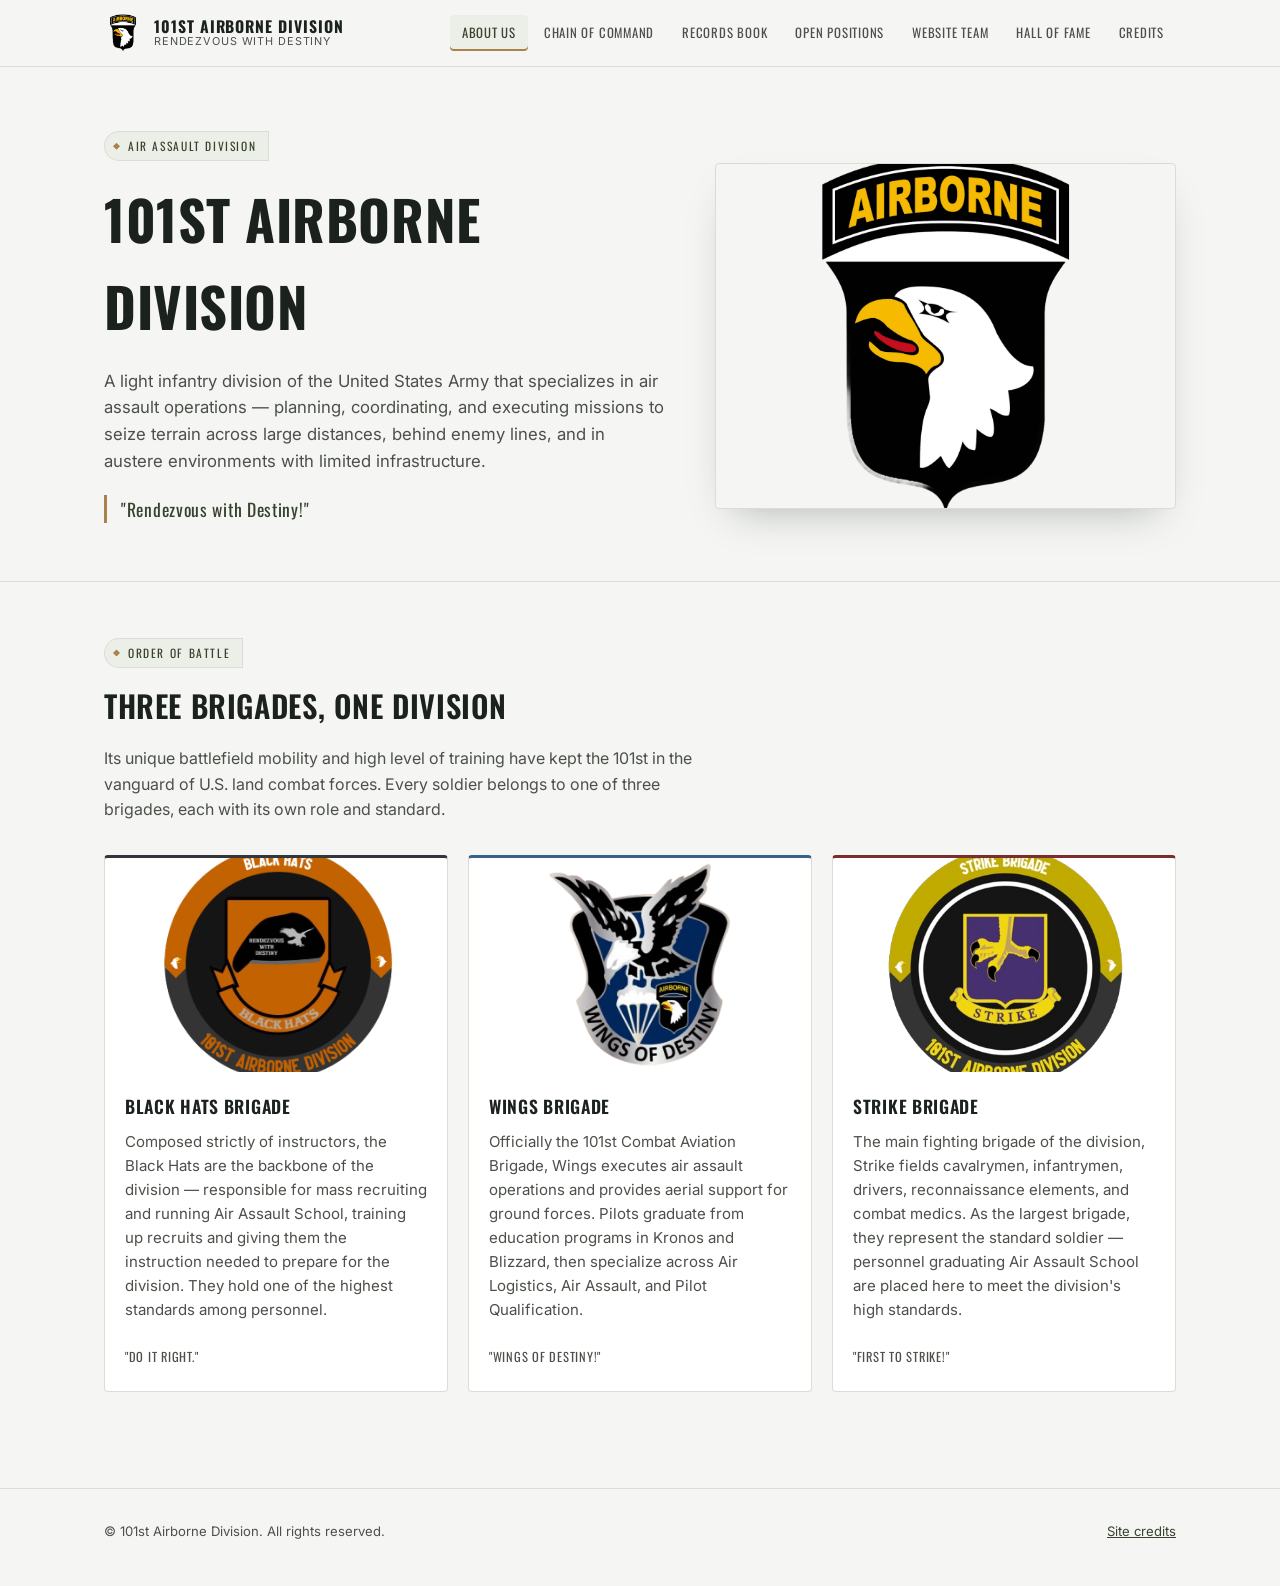
==== index.html @ 45d6a577 "first commit" ====
<!doctype html>
<html lang="en">
  <head>
    <meta charset="UTF-8" />
    <meta name="viewport" content="width=device-width, initial-scale=1" />
    <title>101st Airborne Division — About Us</title>
    <meta
      name="description"
      content="The 101st Airborne Division is a light infantry division specializing in air assault operations. Rendezvous with Destiny."
    />
    <link rel="stylesheet" href="styles.css" />
  </head>
  <body>
    <header class="site-header">
      <div class="nav-row">
        <a class="brand" href="index.html">
          <img src="101stLogo.png" alt="101st Airborne Division crest" />
          <span class="brand-text">
            <span class="unit">101st Airborne Division</span>
            <span class="motto">Rendezvous with Destiny</span>
          </span>
        </a>
        <button class="nav-toggle" aria-label="Toggle navigation">
          <span></span><span></span><span></span>
        </button>
        <nav class="primary">
          <a href="index.html" class="active">About Us</a>
          <a href="chain-of-command.html">Chain of Command</a>
          <a href="records-book.html">Records Book</a>
          <a href="open-positions.html">Open Positions</a>
          <a href="website-team-application.html">Website Team</a>
          <a href="hall-of-fame.html">Hall of Fame</a>
          <a href="credits.html">Credits</a>
        </nav>
      </div>
    </header>

    <section class="hero">
      <div class="wrap hero-grid">
        <div>
          <span class="tag">Air Assault Division</span>
          <h1>101st Airborne Division</h1>
          <p class="lede">
            A light infantry division of the United States Army that specializes
            in air assault operations — planning, coordinating, and executing
            missions to seize terrain across large distances, behind enemy
            lines, and in austere environments with limited infrastructure.
          </p>
          <p class="quote-line">"Rendezvous with Destiny!"</p>
        </div>
        <div class="hero-img">
          <img src="101stLogo.png" alt="101st Airborne Division insignia" />
        </div>
      </div>
    </section>

    <section class="block">
      <div class="wrap">
        <div class="section-head">
          <span class="tag">Order of Battle</span>
          <h2>Three Brigades, One Division</h2>
          <p>
            Its unique battlefield mobility and high level of training have kept
            the 101st in the vanguard of U.S. land combat forces. Every soldier
            belongs to one of three brigades, each with its own role and
            standard.
          </p>
        </div>

        <div class="brigade-grid">
          <div class="brigade-card blackhats">
            <img src="BHLogo.png" alt="Black Hats Brigade" />
            <div class="body">
              <h3>Black Hats Brigade</h3>
              <p>
                Composed strictly of instructors, the Black Hats are the
                backbone of the division — responsible for mass recruiting and
                running Air Assault School, training up recruits and giving them
                the instruction needed to prepare for the division. They hold
                one of the highest standards among personnel.
              </p>
              <span class="motto">"Do It Right."</span>
            </div>
          </div>

          <div class="brigade-card wings">
            <img src="WingsLogo.png" />
            <div class="body">
              <h3>Wings Brigade</h3>
              <p>
                Officially the 101st Combat Aviation Brigade, Wings executes air
                assault operations and provides aerial support for ground
                forces. Pilots graduate from education programs in Kronos and
                Blizzard, then specialize across Air Logistics, Air Assault, and
                Pilot Qualification.
              </p>
              <span class="motto">"Wings of Destiny!"</span>
            </div>
          </div>

          <div class="brigade-card strike">
            <img src="StrikeLogo.png" alt="Strike Brigade" />
            <div class="body">
              <h3>Strike Brigade</h3>
              <p>
                The main fighting brigade of the division, Strike fields
                cavalrymen, infantrymen, drivers, reconnaissance elements, and
                combat medics. As the largest brigade, they represent the
                standard soldier — personnel graduating Air Assault School are
                placed here to meet the division's high standards.
              </p>
              <span class="motto">"First to Strike!"</span>
            </div>
          </div>
        </div>
      </div>
    </section>

    <footer class="site-footer">
      <div class="wrap">
        <p>&copy; 101st Airborne Division. All rights reserved.</p>
        <p><a href="credits.html">Site credits</a></p>
      </div>
    </footer>

    <script src="script.js"></script>
  </body>
</html>
---- styles.css ----
/* ===========================================================
   101st Airborne Division — shared stylesheet
   Tokens
   Color:  --bg #F5F6F3 (paper), --ink #1B211D (near-black green-grey),
           --olive #4B5A3E (division), --gold #A9834B (rank/insignia),
           --steel #35618C (Wings), --crimson #7A2E2E (Strike), --slate #33363A (Black Hats)
   Type:   Display = Oswald (condensed, signage), Body = Inter
   Signature: the "service tag" — a rounded chevron-tab used as eyebrow/badge/divider
=========================================================== */

@import url('https://fonts.googleapis.com/css2?family=Oswald:wght@400;500;600;700&family=Inter:wght@400;500;600;700&display=swap');

:root{
  --bg: #F5F6F3;
  --bg-alt: #ECEEE8;
  --ink: #1B211D;
  --ink-soft: #4B5049;
  --line: #DBDDD4;
  --olive: #4B5A3E;
  --olive-dark: #37432E;
  --gold: #A9834B;
  --steel: #35618C;
  --crimson: #7A2E2E;
  --slate: #33363A;
  --paper-card: #FFFFFF;
  --radius: 4px;
  --max: 1120px;
}

*{ box-sizing: border-box; }
html{ scroll-behavior: smooth; }
body{
  margin:0;
  background: var(--bg);
  color: var(--ink);
  font-family: 'Inter', system-ui, sans-serif;
  font-size: 16px;
  line-height: 1.6;
  -webkit-font-smoothing: antialiased;
}
h1,h2,h3,h4{
  font-family: 'Oswald', 'Inter', sans-serif;
  font-weight: 600;
  text-transform: uppercase;
  letter-spacing: 0.02em;
  margin: 0 0 0.5em;
  color: var(--ink);
}
h1{ font-size: clamp(2.1rem, 5vw, 3.4rem); font-weight: 700; letter-spacing: 0.01em; }
h2{ font-size: clamp(1.4rem, 3vw, 1.9rem); }
h3{ font-size: 1.1rem; letter-spacing: 0.04em; }
p{ margin: 0 0 1em; color: var(--ink-soft); }
a{ color: var(--olive-dark); }
img{ max-width: 100%; display:block; }
:focus-visible{ outline: 2px solid var(--gold); outline-offset: 3px; }

.wrap{ max-width: var(--max); margin: 0 auto; padding: 0 24px; }

/* ---------- Header / Nav ---------- */
.site-header{
  position: sticky; top:0; z-index: 50;
  background: rgba(245,246,243,0.92);
  backdrop-filter: blur(6px);
  border-bottom: 1px solid var(--line);
}
.nav-row{
  display:flex; align-items:center; justify-content: space-between;
  padding: 14px 24px;
  max-width: var(--max); margin: 0 auto;
}
.brand{
  display:flex; align-items:center; gap:12px;
  text-decoration:none; color: var(--ink);
}
.brand img{ width:38px; height:38px; border-radius: 3px; object-fit:cover; }
.brand-text{ display:flex; flex-direction:column; line-height:1.1; }
.brand-text .unit{ font-family:'Oswald',sans-serif; font-weight:700; font-size:0.98rem; letter-spacing:0.06em; text-transform:uppercase; }
.brand-text .motto{ font-size:0.68rem; color: var(--ink-soft); letter-spacing:0.08em; text-transform:uppercase; }

nav.primary{ display:flex; gap: 4px; flex-wrap:wrap; }
nav.primary a{
  text-decoration:none;
  color: var(--ink-soft);
  font-family:'Oswald',sans-serif;
  font-size: 0.8rem;
  letter-spacing: 0.06em;
  text-transform: uppercase;
  padding: 8px 12px;
  border-radius: var(--radius);
  transition: background 0.15s, color 0.15s;
}
nav.primary a:hover{ background: var(--bg-alt); color: var(--ink); }
nav.primary a.active{ color: var(--olive-dark); background: var(--bg-alt); box-shadow: inset 0 -2px 0 var(--gold); }

.nav-toggle{ display:none; background:none; border:1px solid var(--line); border-radius: var(--radius); padding:8px 10px; cursor:pointer; }
.nav-toggle span{ display:block; width:20px; height:2px; background: var(--ink); margin:4px 0; }

@media (max-width: 860px){
  nav.primary{
    display:none;
    position:absolute; top:100%; left:0; right:0;
    background: var(--bg); border-bottom:1px solid var(--line);
    flex-direction:column; padding: 8px 24px 16px;
  }
  nav.primary.open{ display:flex; }
  .nav-toggle{ display:block; }
}

/* ---------- Service Tag (signature element) ---------- */
.tag{
  display:inline-flex; align-items:center; gap:8px;
  font-family:'Oswald',sans-serif;
  font-size: 0.72rem;
  letter-spacing: 0.14em;
  text-transform: uppercase;
  color: var(--olive-dark);
  background: var(--bg-alt);
  border: 1px solid var(--line);
  padding: 5px 12px 5px 8px;
  border-radius: 999px 4px 4px 999px;
  margin-bottom: 14px;
}
.tag::before{
  content:"";
  width:7px; height:7px;
  background: var(--gold);
  clip-path: polygon(50% 0%, 100% 50%, 50% 100%, 0% 50%);
  flex: none;
}
.tag.steel{ color: var(--steel); }
.tag.crimson{ color: var(--crimson); }
.tag.slate{ color: var(--slate); }

/* chevron divider */
.chevrons{ display:flex; gap:6px; margin: 28px 0; align-items:center; }
.chevrons span{
  width: 14px; height:14px;
  border-top: 2px solid var(--gold);
  border-right: 2px solid var(--gold);
  transform: rotate(45deg);
  opacity: 0.85;
}
.chevrons span:nth-child(2){ opacity:0.55; }
.chevrons span:nth-child(3){ opacity:0.3; }
.chevrons.center{ justify-content:center; }

/* ---------- Hero ---------- */
.hero{
  padding: 64px 0 40px;
  border-bottom: 1px solid var(--line);
}
.hero-grid{
  display:grid; grid-template-columns: 1.1fr 0.9fr; gap: 48px; align-items:center;
}
.hero h1{ margin-bottom: 18px; }
.hero p.lede{ font-size: 1.05rem; max-width: 52ch; }
.hero-img{
  border-radius: var(--radius);
  overflow:hidden;
  border: 1px solid var(--line);
  box-shadow: 0 18px 40px -20px rgba(27,33,29,0.35);
  aspect-ratio: 4/3;
}
.hero-img img{ width:100%; height:100%; object-fit:cover; }
.quote-line{
  font-family:'Oswald',sans-serif;
  font-style: normal;
  font-size: 1.1rem;
  letter-spacing: 0.04em;
  color: var(--olive-dark);
  border-left: 3px solid var(--gold);
  padding-left: 14px;
  margin-top: 20px;
}
@media (max-width: 860px){
  .hero-grid{ grid-template-columns: 1fr; }
}

/* ---------- Section shell ---------- */
section.block{ padding: 56px 0; }
section.block.alt{ background: var(--bg-alt); }
section.block .section-head{ max-width: 62ch; margin-bottom: 32px; }

/* ---------- Brigade cards ---------- */
.brigade-grid{
  display:grid; grid-template-columns: repeat(3, 1fr); gap: 20px;
}
@media (max-width: 900px){ .brigade-grid{ grid-template-columns: 1fr; } }

.brigade-card{
  background: var(--paper-card);
  border: 1px solid var(--line);
  border-radius: var(--radius);
  overflow:hidden;
  display:flex; flex-direction:column;
  border-top: 3px solid var(--olive);
}
.brigade-card.wings{ border-top-color: var(--steel); }
.brigade-card.strike{ border-top-color: var(--crimson); }
.brigade-card.blackhats{ border-top-color: var(--slate); }
.brigade-card img{ aspect-ratio: 16/10; object-fit:cover; }
.brigade-card .body{ padding: 20px 20px 24px; flex:1; display:flex; flex-direction:column; }
.brigade-card h3{ margin-bottom: 10px; }
.brigade-card p{ font-size: 0.94rem; flex:1; }
.brigade-card .motto{
  font-family:'Oswald',sans-serif; text-transform:uppercase; letter-spacing:0.06em;
  font-size: 0.78rem; color: var(--ink-soft); margin-top: 10px;
}

/* ---------- Command roster ---------- */
.roster-group{ margin-bottom: 42px; }
.roster-group h2{ margin-bottom: 4px; }
.roster-group .desc{ max-width: 68ch; margin-bottom: 22px; font-size: 0.94rem; }
.roster-grid{
  display:grid; grid-template-columns: repeat(auto-fit, minmax(220px, 1fr)); gap: 16px;
}
.roster-card{
  background: var(--paper-card);
  border: 1px solid var(--line);
  border-radius: var(--radius);
  padding: 16px;
  display:flex; gap:14px; align-items:center;
  border-left: 3px solid var(--olive);
}
.roster-group.wings .roster-card{ border-left-color: var(--steel); }
.roster-group.strike .roster-card{ border-left-color: var(--crimson); }
.roster-group.blackhats .roster-card{ border-left-color: var(--slate); }
.roster-card img{ width:48px; height:48px; border-radius:50%; object-fit:cover; flex:none; }
.roster-card .role{ font-size: 0.68rem; letter-spacing: 0.08em; text-transform:uppercase; color: var(--ink-soft); font-family:'Oswald',sans-serif; }
.roster-card .name{ font-weight:600; font-size: 0.98rem; }

/* ---------- Records ---------- */
.record-list{ display:flex; flex-direction:column; gap: 18px; }
.record-card{
  background: var(--paper-card);
  border: 1px solid var(--line);
  border-radius: var(--radius);
  padding: 22px 24px;
  display:grid; grid-template-columns: 120px 1fr; gap: 22px; align-items:center;
}
.record-card .stat{
  font-family:'Oswald',sans-serif; font-weight:700; font-size: 2.4rem; color: var(--olive-dark);
  line-height:1;
}
.record-card .stat small{ display:block; font-family:'Inter',sans-serif; font-weight:500; font-size:0.62rem; letter-spacing:0.08em; text-transform:uppercase; color: var(--ink-soft); margin-top:4px; }
.record-card h3{ margin-bottom:6px; }
.record-card p{ margin:0; font-size:0.92rem; }
@media (max-width:640px){
  .record-card{ grid-template-columns: 1fr; }
  .record-card .stat{ font-size: 1.8rem; }
}

/* ---------- Open positions ---------- */
.position-card{
  background: var(--paper-card);
  border: 1px solid var(--line);
  border-radius: var(--radius);
  padding: 24px;
  margin-bottom: 20px;
}
.position-head{ display:flex; flex-wrap:wrap; gap:10px 18px; align-items:baseline; justify-content:space-between; margin-bottom: 10px;}
.position-head h3{ margin:0; }
.btn{
  display:inline-block;
  font-family:'Oswald',sans-serif; text-transform:uppercase; letter-spacing:0.06em; font-size:0.78rem;
  background: var(--olive); color:#fff; text-decoration:none;
  padding: 9px 16px; border-radius: var(--radius);
  transition: background .15s;
}
.btn:hover{ background: var(--olive-dark); }
.btn.outline{ background:transparent; color:var(--olive-dark); border:1px solid var(--olive); }
.btn.outline:hover{ background: var(--olive); color:#fff; }
.link-row{ display:flex; flex-wrap:wrap; gap:10px; margin: 14px 0 18px; }

.two-col{ display:grid; grid-template-columns: repeat(auto-fit, minmax(240px,1fr)); gap: 20px; }
.list-plain{ margin:0 0 1em; padding-left: 1.1em; color: var(--ink-soft); }
.list-plain li{ margin-bottom: 4px; }
.pill-row{ display:flex; flex-wrap:wrap; gap:8px; margin: 10px 0 16px; }
.pill{
  font-size:0.74rem; font-family:'Oswald',sans-serif; letter-spacing:0.05em; text-transform:uppercase;
  background: var(--bg-alt); border:1px solid var(--line); padding: 4px 10px; border-radius: 999px;
  color: var(--ink-soft);
}

/* ---------- Hall of fame timeline ---------- */
.timeline{ position:relative; padding-left: 28px; border-left: 2px solid var(--line); }
.timeline-item{ position:relative; padding-bottom: 30px; }
.timeline-item::before{
  content:""; position:absolute; left:-34px; top:4px;
  width:10px; height:10px; border-radius:50%;
  background: var(--gold); border: 2px solid var(--bg);
  box-shadow: 0 0 0 2px var(--gold);
}
.timeline-item h3{ margin-bottom:2px; }
.timeline-item .served{ font-size:0.82rem; color: var(--ink-soft); margin-bottom:6px; font-family:'Oswald',sans-serif; letter-spacing:0.04em;}

/* ---------- Credits ---------- */
.credit-card{
  background: var(--paper-card); border:1px solid var(--line); border-radius: var(--radius);
  padding: 24px; display:flex; gap:16px; align-items:center;
}
.credit-card img{ width:64px; height:64px; border-radius:50%; object-fit:cover; }
.credit-card h3{ margin-bottom:2px; }
.credit-card p{ margin:0; font-size:0.9rem; }

/* ---------- Requirements box ---------- */
.req-box{
  background: var(--paper-card); border:1px solid var(--line); border-left: 3px solid var(--gold);
  border-radius: var(--radius); padding: 22px 24px; margin-bottom: 24px;
}
.req-box ol, .req-box ul{ margin: 10px 0 0; padding-left: 1.2em; color: var(--ink-soft); }
.req-box li{ margin-bottom: 6px; }

/* ---------- Footer ---------- */
footer.site-footer{
  border-top: 1px solid var(--line);
  padding: 32px 0 44px;
  margin-top: 40px;
}
footer.site-footer .wrap{ display:flex; flex-wrap:wrap; gap:12px; justify-content:space-between; align-items:center; }
footer.site-footer p{ margin:0; font-size:0.82rem; color: var(--ink-soft); }
.updated{ font-size:0.78rem; color: var(--ink-soft); font-family:'Oswald',sans-serif; letter-spacing:0.05em; text-transform:uppercase; margin-bottom: 6px; display:block; }
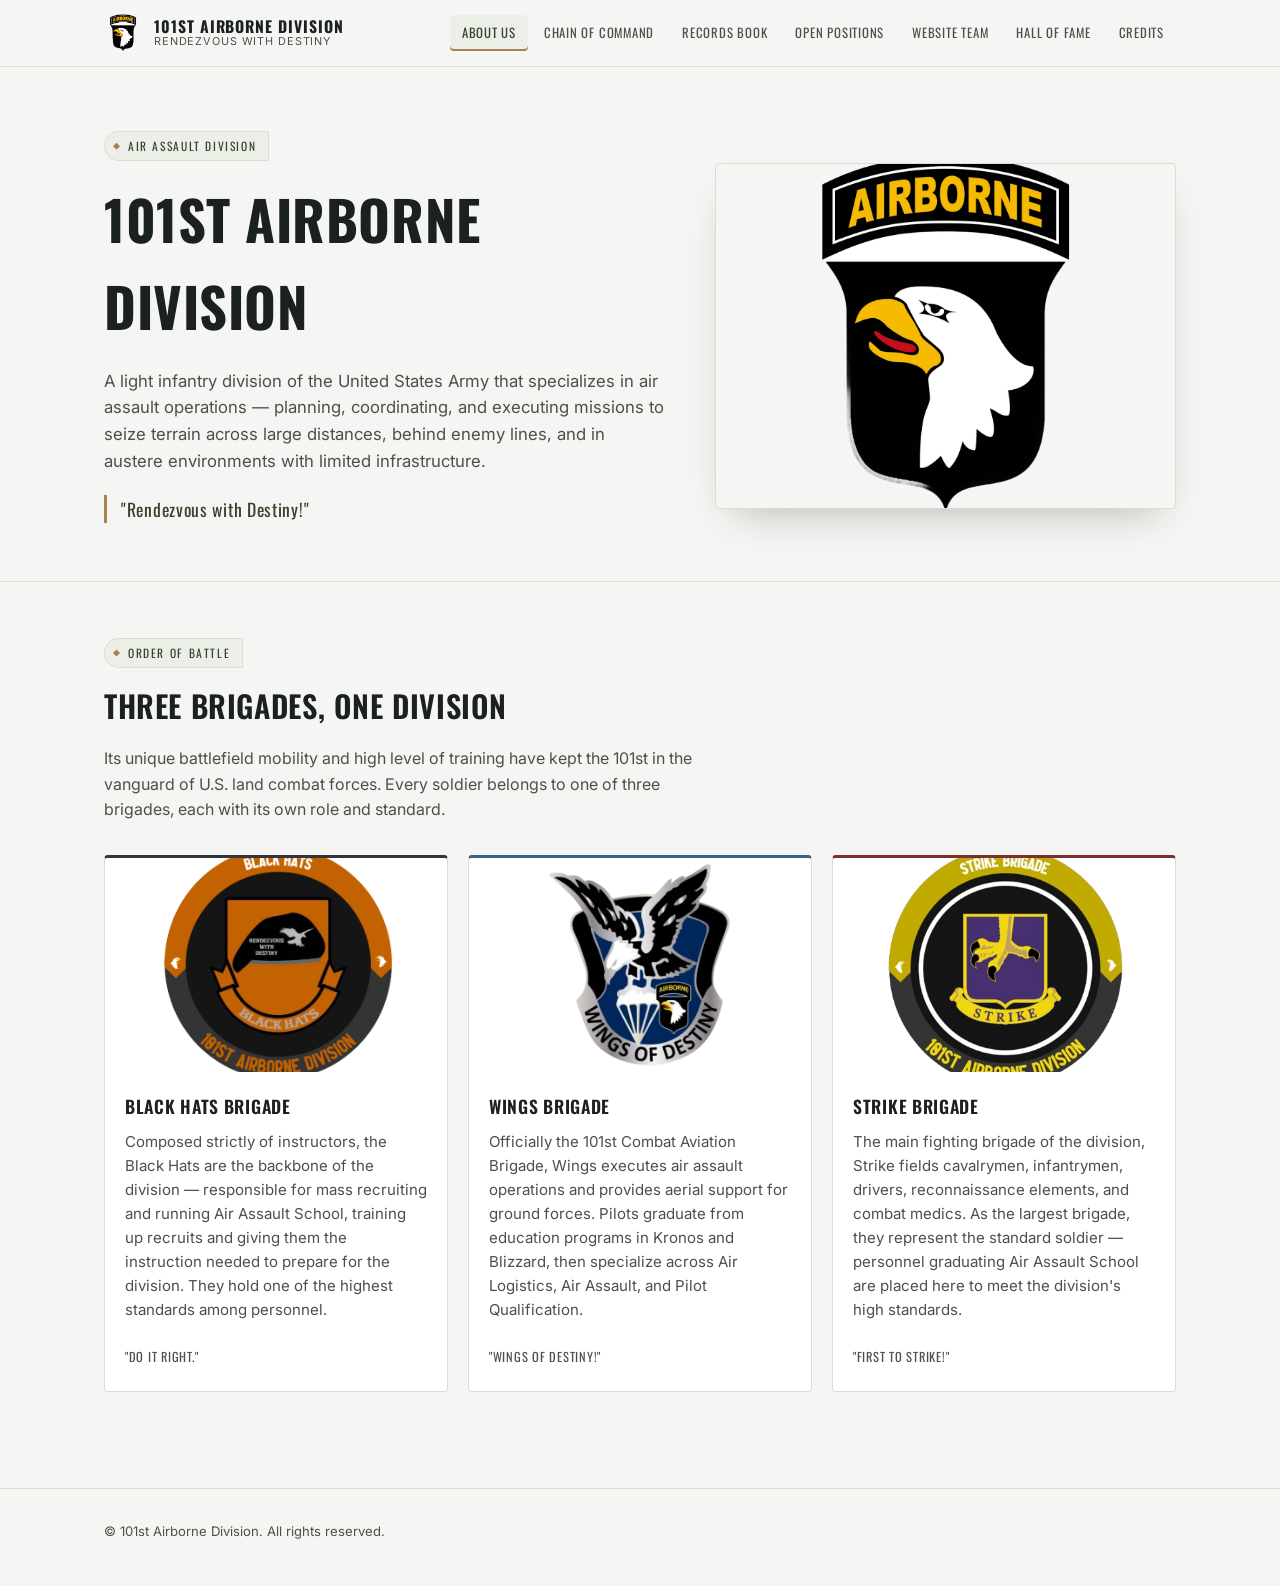
==== commit a33cc317: "Removed "Site Credits" from footer" ====
--- a/index.html
+++ b/index.html
@@ -3,7 +3,7 @@
   <head>
     <meta charset="UTF-8" />
     <meta name="viewport" content="width=device-width, initial-scale=1" />
-    <title>101st Airborne Division — About Us</title>
+    <title>101st Airborne Division - About Us</title>
     <meta
       name="description"
       content="The 101st Airborne Division is a light infantry division specializing in air assault operations. Rendezvous with Destiny."
@@ -119,7 +119,6 @@
     <footer class="site-footer">
       <div class="wrap">
         <p>&copy; 101st Airborne Division. All rights reserved.</p>
-        <p><a href="credits.html">Site credits</a></p>
       </div>
     </footer>
 
